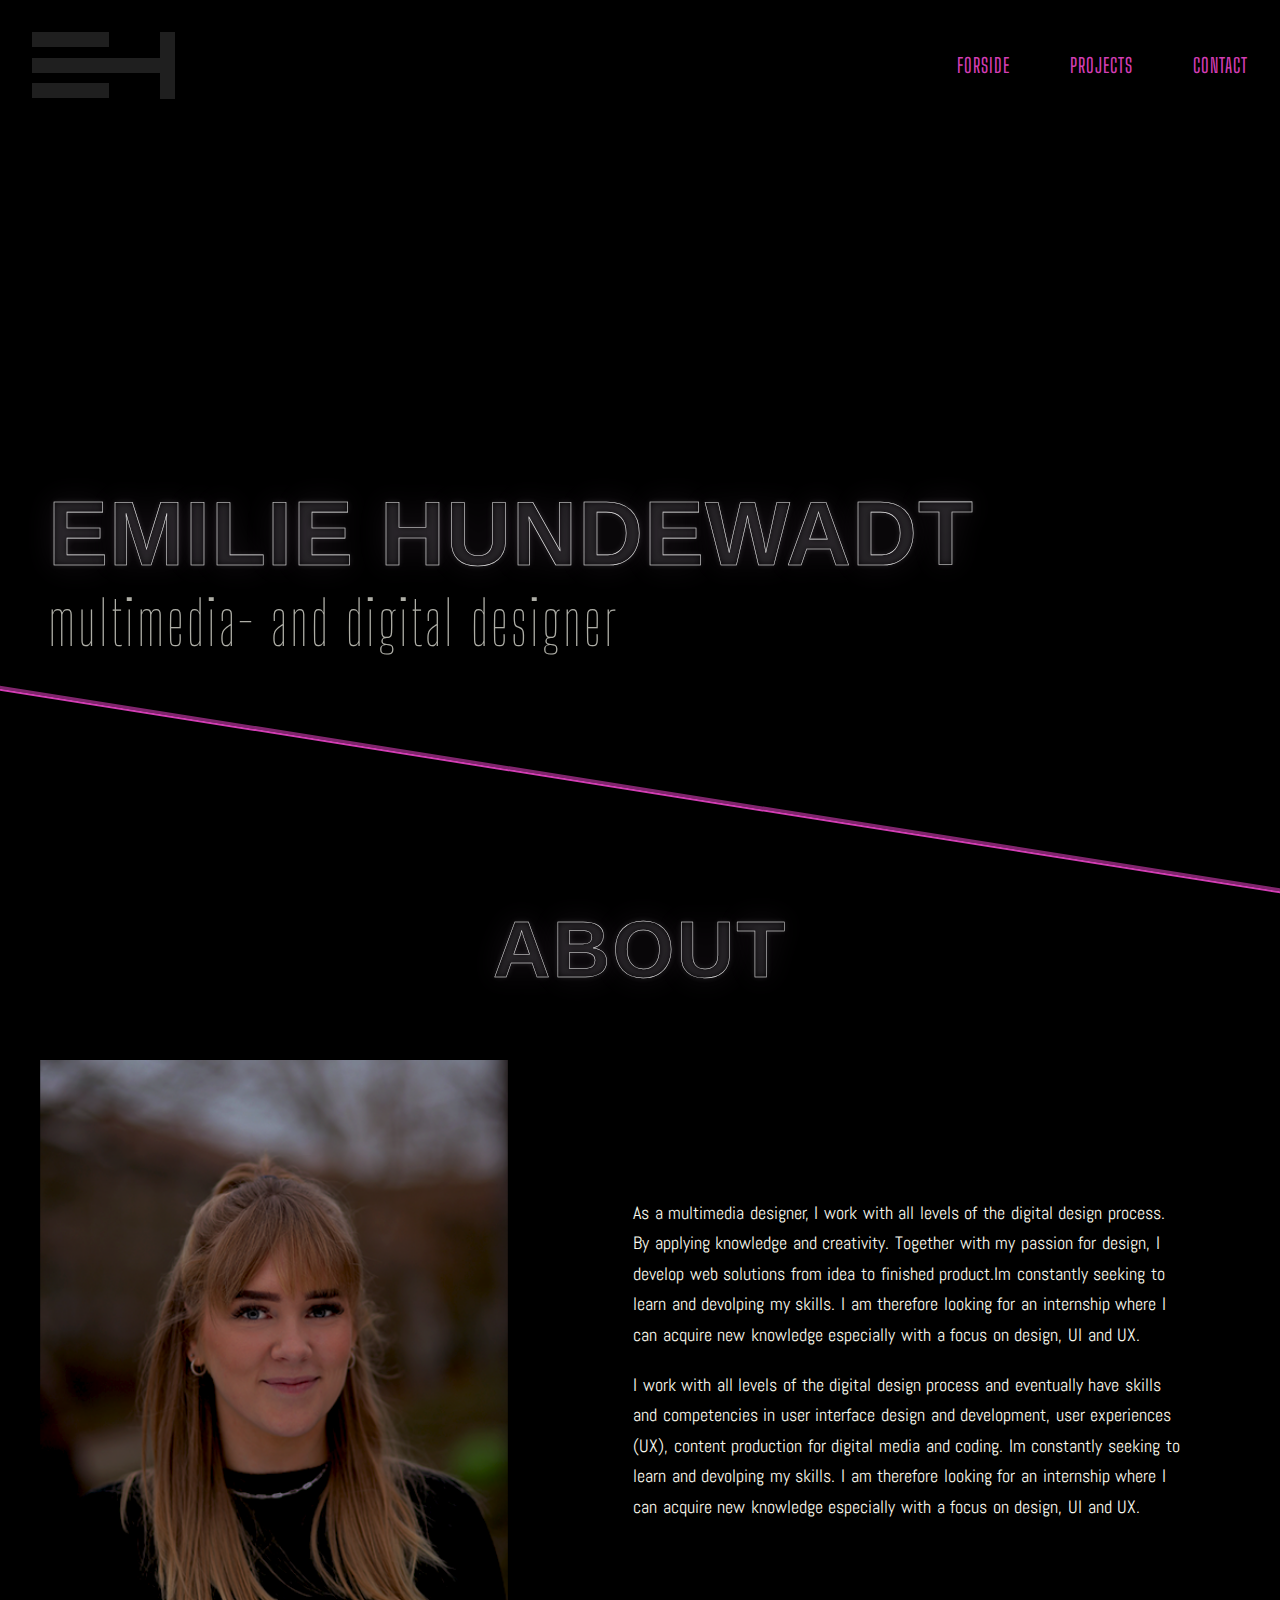
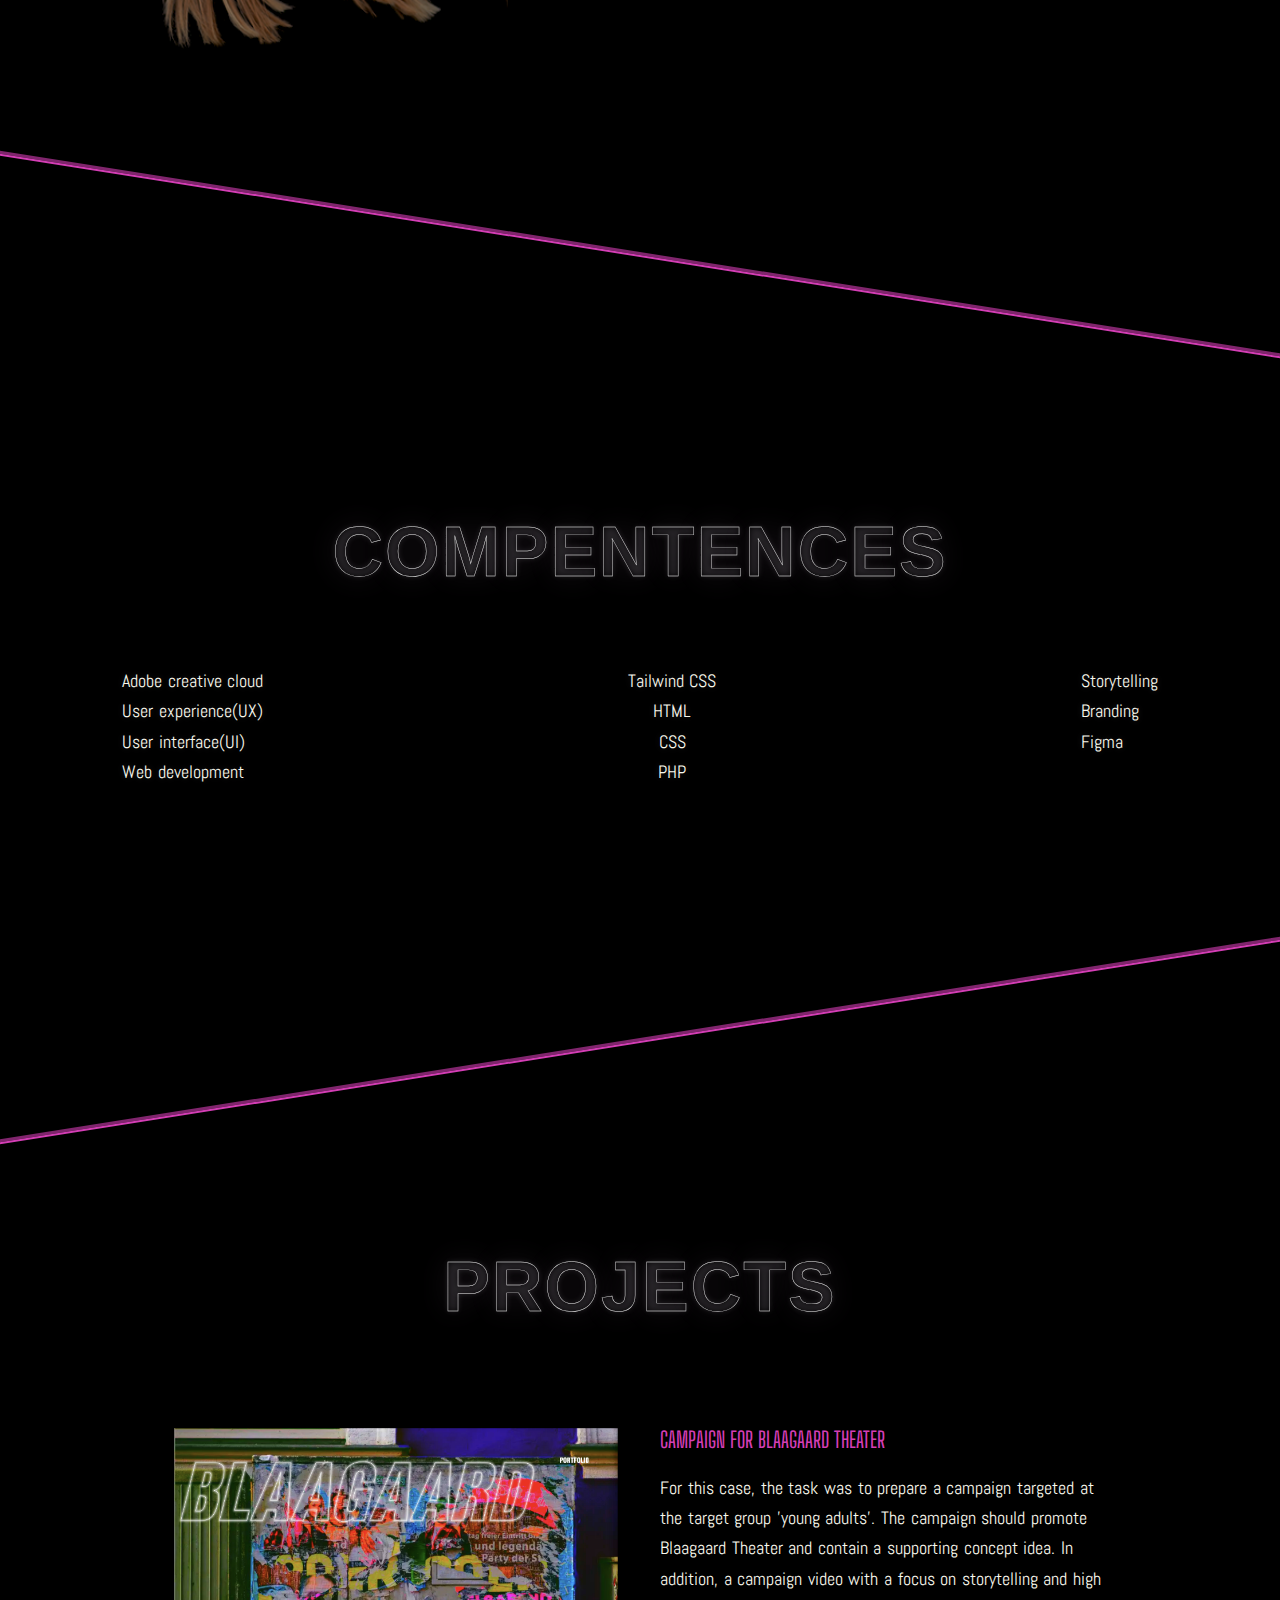
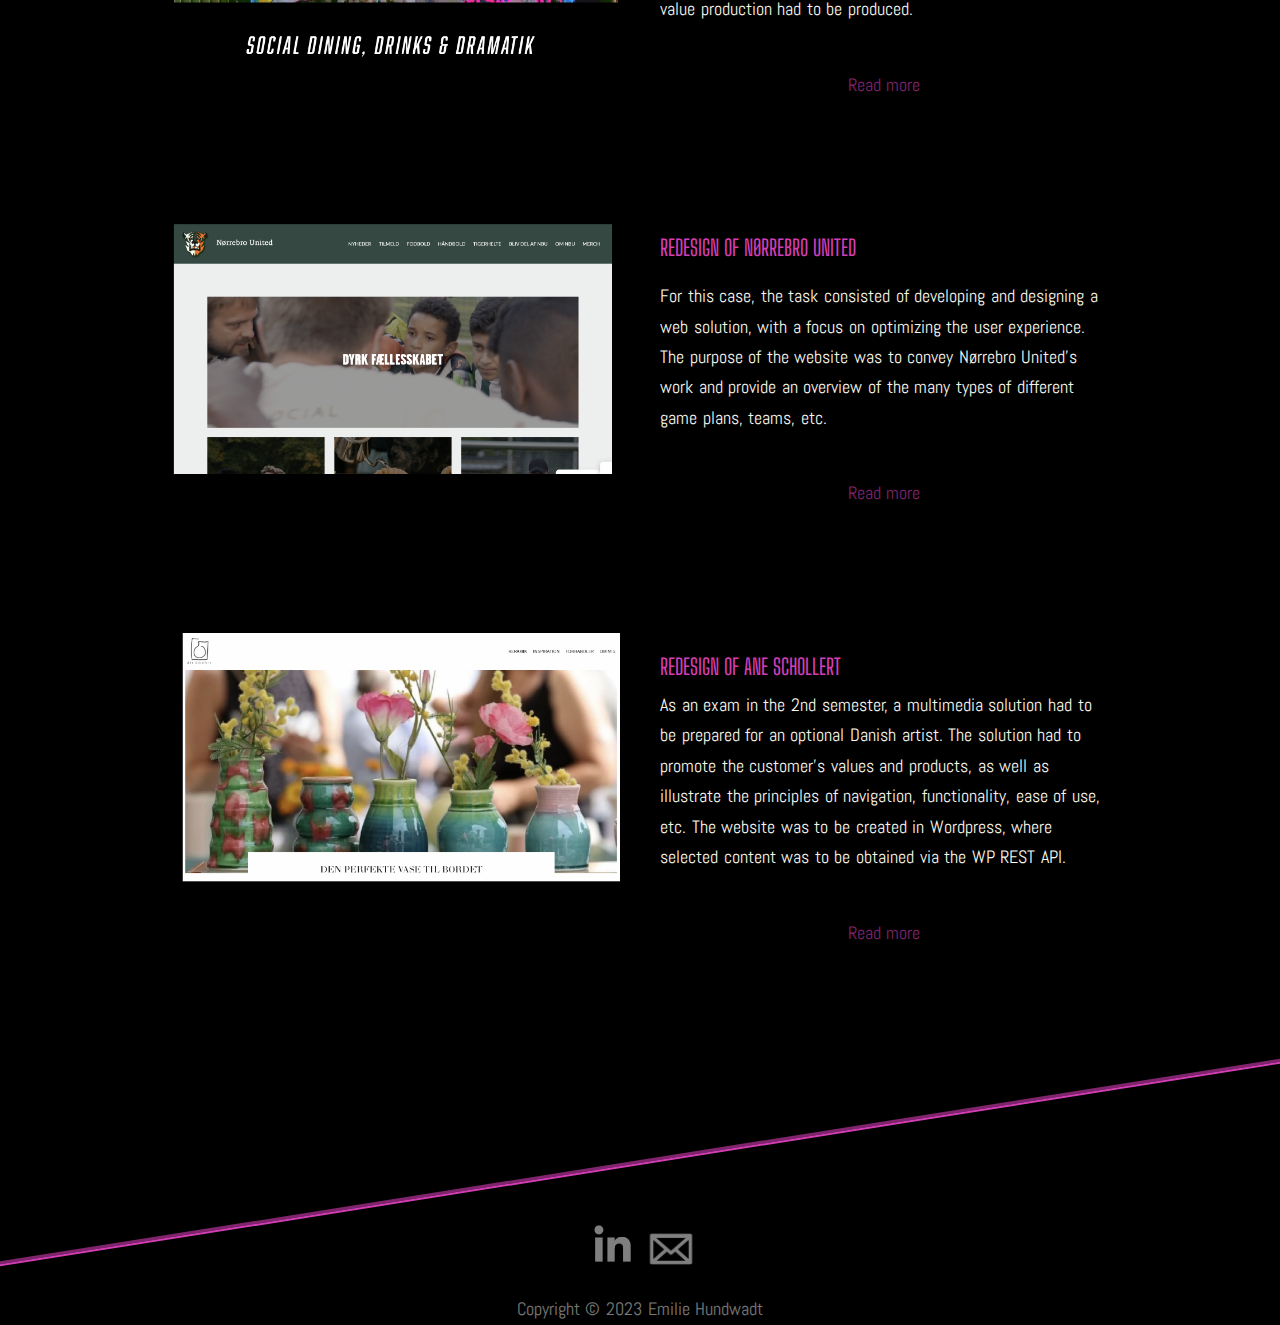
==== index.html @ 9c26807c "first commit" ====
<!DOCTYPE html>
<html lang="en">
  <head>
    <meta charset="UTF-8" />
    <link rel="icon" type="image/svg+xml" href="/vite.svg" />
    <meta name="viewport" content="width=device-width, initial-scale=1.0" />
    <title>kopi</title>
    <!-- font -->
    <link rel="preconnect" href="https://fonts.googleapis.com" />
    <link rel="preconnect" href="https://fonts.gstatic.com" crossorigin />
    <link href="https://fonts.googleapis.com/css2?family=Abel&display=swap" rel="stylesheet" />
    <link rel="preconnect" href="https://fonts.googleapis.com" />
    <link rel="preconnect" href="https://fonts.gstatic.com" crossorigin />
    <link href="https://fonts.googleapis.com/css2?family=Big+Shoulders+Display:wght@100;200;300;400;500;600;700;800;900&display=swap" rel="stylesheet" />
    <link rel="preconnect" href="https://fonts.googleapis.com" />
    <link rel="preconnect" href="https://fonts.gstatic.com" crossorigin />
    <link href="https://fonts.googleapis.com/css2?family=Big+Shoulders+Display:wght@500&display=swap" rel="stylesheet" />
    <!-- css -->
    <link rel="stylesheet" href="./index.css" />
    <link rel="stylesheet" href="./menu.css" />
    <link rel="stylesheet" href="./blinker.css" />
    <link rel="stylesheet" href="./projekter.css" />
  </head>
  <body>
    <div class="myHeader">
      <div class="grid_video">
        <div class="video_video">
          <div class="video">
            <video controls src="video/herogradient.mp4" autoplay muted loop controls="false"></video>
          </div>
        </div>
      </div>

      <header class="banner">
        <div class="logo">
          <a href="index.html">
            <img src="img/hvidlogo.png" alt="hjem knap" />
          </a>
        </div>

        <nav class="main-menu">
          <button class="toggle-btn">MENU</button>
          <ul>
            <li class="toggle_about"><a href="index.html">FORSIDE</a></li>
            <li class="toggle_projects"><a href="projekter.html">PROJECTS</a></li>
            <li class="toggle_contact"><a href="contact.html">CONTACT</a></li>
          </ul>
        </nav>
      </header>

      <div class="overskrift">
        <h1 class="neon-text navn">EMILIE HUNDEWADT</h1>
        <h4 class="underoverskrift">multimedia- and digital designer</h4>
      </div>
    </div>
    <main>
      <div class="border1"></div>

      <div class="neon-overskrift about">
        <h2>ABOUT</h2>
      </div>
      <div class="section1">
        <div class="mig">
          <img src="img/migfør.png" alt="profil" />
        </div>
        <div class="tekst1">
          <p>As a multimedia designer, I work with all levels of the digital design process. By applying knowledge and creativity. Together with my passion for design, I develop web solutions from idea to finished product.Im constantly seeking to learn and devolping my skills. I am therefore looking for an internship where I can acquire new knowledge especially with a focus on design, UI and UX.</p>
          <div class="down">
            <p>I work with all levels of the digital design process and eventually have skills and competencies in user interface design and development, user experiences (UX), content production for digital media and coding. Im constantly seeking to learn and devolping my skills. I am therefore looking for an internship where I can acquire new knowledge especially with a focus on design, UI and UX.</p>
          </div>
        </div>
      </div>
      <div class="border1"></div>

      <div class="section2">
        <div class="neon-overskrift competences">
          <h2>COMPENTENCES</h2>
        </div>
        <div class="col_com">
          <div>
            <ul>
              <li>
                <p>Adobe creative cloud</p>
              </li>
              <li>
                <p>User experience(UX)</p>
              </li>
              <li>
                <p>User interface(UI)</p>
              </li>

              <li>
                <p>Web development</p>
              </li>
            </ul>
          </div>
          <div class="midten">
            <ul>
              <li>
                <p>Tailwind CSS</p>
              </li>
              <li>
                <p>HTML</p>
              </li>
              <li>
                <p>CSS</p>
              </li>
              <li>
                <p>PHP</p>
              </li>
            </ul>
          </div>

          <div>
            <ul>
              <li>
                <p>Storytelling</p>
              </li>
              <li>
                <p>Branding</p>
              </li>
              <li>
                <p>Figma</p>
              </li>
            </ul>
          </div>
        </div>
      </div>

      <div class="border2"></div>
      <div class="projects">
        <div class="section3_overskrift neon-overskrift">
          <h2>PROJECTS</h2>
        </div>
        <div class="section3">
          <div class="bl">
            <img src="img/blaau.png" alt="blaagaard" />
          </div>
          <div class="col_tekst_bl">
            <h3>CAMPAIGN FOR BLAAGAARD THEATER</h3>
            <p>For this case, the task was to prepare a campaign targeted at the target group 'young adults'. The campaign should promote Blaagaard Theater and contain a supporting concept idea. In addition, a campaign video with a focus on storytelling and high value production had to be produced.</p>
            <div class="readmore">
              <a href="projekter.html">
                <p>Read more</p>
              </a>
            </div>
          </div>

          <div class="nb">
            <img src="img/nbu.png" alt="nb united" />
          </div>
          <div class="col_tekst_nb">
            <h3>REDESIGN OF NØRREBRO UNITED</h3>
            <p>For this case, the task consisted of developing and designing a web solution, with a focus on optimizing the user experience. The purpose of the website was to convey Nørrebro United's work and provide an overview of the many types of different game plans, teams, etc.</p>
            <div class="readmore">
              <a href="projekter.html">
                <p>Read more</p>
              </a>
            </div>
          </div>

          <div class="an">
            <a href="projekter.html">
              <img src="img/aneu.png" alt="ane schollert" />
            </a>
          </div>
          <div class="col_tekst_as">
            <h3>REDESIGN OF ANE SCHOLLERT</h3>
            <p>As an exam in the 2nd semester, a multimedia solution had to be prepared for an optional Danish artist. The solution had to promote the customer's values and products, as well as illustrate the principles of navigation, functionality, ease of use, etc. The website was to be created in Wordpress, where selected content was to be obtained via the WP REST API.</p>
            <div class="readmore">
              <a href="projekter.html">
                <p>Read more</p>
              </a>
            </div>
          </div>
        </div>
      </div>
      <div class="border2"></div>
    </main>

    <footer>
      <div class="footer_container">
        <div class="icons">
          <a class="icon1" href="https://www.linkedin.com/in/emilie-hundewadt/" target="_blank">
            <img src="img/in.png" alt="linkedin" />
          </a>
          <a class="icon2" href="mailto:mille.hundwadt@gmail.com" target="_blank">
            <img src="img/mail.png" alt="e-mail" />
          </a>
        </div>
        <p>Copyright © 2023 Emilie Hundwadt</p>
      </div>
    </footer>
    <script src="script.js"></script>
  </body>
</html>
---- index.css ----
* {
  all: unset;

  display: revert;

  cursor: revert;

  box-sizing: border-box;
}

/* generelt  */

body {
  background-color: #000;
}

ul {
  list-style-type: none;
}

h1 {
  -webkit-text-stroke-width: 0.006em;
  -webkit-text-stroke-color: rgba(255, 255, 255, 0.9);
  font-family: "Anton", sans-serif;
  font-weight: 900;
  gap: -10px;
  letter-spacing: 1px;
}

h2 {
  -webkit-text-stroke-width: 0.006em;
  -webkit-text-stroke-color: rgba(255, 255, 255, 0.9);
  font-family: "Anton", sans-serif;
  font-size: 50px;
  font-style: normal;
  font-weight: 900;
  letter-spacing: 2px;
}

/* h3 {
  font-size: 22px;
  color: #f8f8ed;
  font-weight: 500;
  letter-spacing: 1px;
  font-family: "Big Shoulders Text";
} */

h4 {
  font-family: "Big Shoulders Display", cursive;
  font-size: 20px;
  font-style: normal;
  font-variant: ekstralight;
  font-weight: 400;
}

h5 {
  font-family: "Big Shoulders Display", cursive;
  font-size: 22px;
  font-style: normal;
  font-variant: ekstralight;
  font-weight: 400;
}

p {
  font-family: "Abel", sans-serif;
  font-size: 1.1rem;
  font-style: normal;
  font-variant: normal;
  font-weight: 100;
  word-spacing: 0.1rem;
  line-height: 1.9rem;
}

a {
  font-family: "Abel", sans-serif;
  font-size: 1.1rem;
  font-style: normal;
  font-variant: normal;
  font-weight: 100;
  word-spacing: 0.1rem;
  line-height: 1.9rem;
}

/* hero */
.navn {
  text-shadow: 0 0 6px rgba(225, 223, 232, 0.142), 0 0 30px rgba(250, 191, 248, 0.1);
}

.myHeader {
  display: grid;
}

.grid_video {
  grid-area: 1 / 1 / span 2 / span 1;
}

.banner {
  grid-area: 1 / 1 / span 1 / span 1;
}

.overskrift {
  grid-area: 2 / 1 / span 1 / span 1;
}

video {
  width: 100%;
  height: auto;
  aspect-ratio: 16/9;
}

.video {
  width: 100%;
  height: auto;
  aspect-ratio: 16/9;
  display: grid;
  width: 100%;
  background-size: cover;
  grid-column: 1 / span 2;
  grid-row: 1/5;
}

video::-webkit-media-controls {
  display: none;
}

/* GENERELT IMG */

img {
  width: 100%;
}

img:hover {
  filter: saturate(3);
}

/* section1 */

.border1 {
  border-style: groove none none none;
  transform: skewY(9deg);
  border-color: #d43eb5;
  border-width: 5px;

  text-shadow: 0 0 6px rgba(43, 15, 156, 0.5), 0 0 30px rgba(255, 255, 255, 0.1);
}
.section1 {
  padding: 50px;
}

.about {
  text-shadow: 0 0 6px rgba(225, 223, 232, 0.142), 0 0 30px rgba(250, 191, 248, 0.1);
}
.section1 p {
  color: #f8f8ed;
}

/* section 2 */

.section2 {
  text-shadow: 0 0 6px rgba(225, 223, 232, 0.142), 0 0 30px rgba(250, 191, 248, 0.1);
}

.competences {
  display: flex;
  margin: auto;
  justify-content: center;
  padding: 15px;
}

.col_com {
  display: flex;
  grid-template-columns: 1fr 1fr 1fr;
  place-content: space-between;
  color: #f8f8ed;
  padding: 10px;
}

/* section 3 */

.projects {
  margin-bottom: 4rem;
}

.border2 {
  border-style: none none groove none;
  transform: skewY(-9deg);
  border-color: #d43eb5;
  border-width: 5px;
  text-shadow: 0 0 6px rgba(43, 15, 156, 0.5), 0 0 30px rgba(255, 255, 255, 0.1);
}

.section3_overskrift {
  text-shadow: 0 0 6px rgba(225, 223, 232, 0.142), 0 0 30px rgba(250, 191, 248, 0.1);
}

.section3 p {
  color: #f8f8ed;
}

/*footer*/
.footer_container {
  opacity: 50%;
  text-align: center;
  color: #edf0ec;
  margin-top: 3rem;
}

.icons {
  display: grid;
  grid-template-columns: 1fr 1fr;
  justify-content: center center;
  max-width: 100px;
  margin: auto;
  margin-top: 0px;
  margin-top: 20px;
}

.icon1 {
  padding-top: 8px;
  width: 5vh;
}

.icon2 {
  width: 8vh;
}

/* Mobilversion */
@media (max-width: 600px) {
  .hero {
    padding-bottom: 4rem;
  }

  .video {
    display: none;
  }

  .navn {
    font-size: 30px;
  }

  h3 {
    font-size: 22px;
    font-weight: 500;
    letter-spacing: 1px;
    font-family: "Big Shoulders Display", cursive;
  }

  .overskrift {
    margin-left: 2rem;
    margin-bottom: 5rem;
  }

  .navn {
    font-size: 30px;
  }

  .underoverskrift {
    font-size: 22px;
    color: #f8f8ed;
    font-weight: lighter;
    letter-spacing: 3px;
    opacity: 70%;
    font-family: "Big Shoulders Display", cursive;
    font-weight: 500;
  }

  /* SECTION 1 */

  .section1 {
    margin-top: 2rem;
  }

  .about h2 {
    display: flex;
    margin: auto;
    justify-content: center;
    padding-top: 2em;
    font-size: 40px;
  }

  .section1 img {
    display: flex;
    width: 50vh;
    margin: auto;
    padding-bottom: 3em;
  }

  .section1 p {
    padding-bottom: 3em;
  }

  /* SECTION 2 */

  .section2 {
    margin-top: 4rem;
    margin-bottom: 4rem;
    padding: 10px;
  }

  .competences h2 {
    padding-bottom: 3rem;
    font-size: 37px;
  }

  .midten {
    text-align: center;
  }
  /* SECTION 3 */
  .section3 {
    margin-bottom: 4rem;
    padding-left: 2rem;
    padding-right: 2rem;
  }

  .section3_overskrift h2 {
    display: flex;
    justify-content: center;
    font-size: 40px;
  }

  .col_tekst_bl h3 {
    margin-top: 10px;
    margin-bottom: 10px;
    color: #d43eb5;
    font-family: "Big Shoulders Display", cursive;
    font-weight: 500;
  }

  .col_tekst_bl {
    margin-top: 10px;
    margin-bottom: 4rem;
  }

  .col_tekst_nb h3 {
    margin-top: 10px;
    margin-bottom: 10px;
    color: #d43eb5;
    font-family: "Big Shoulders Display", cursive;
    font-weight: 500;
  }

  .col_tekst_nb {
    margin-top: 10px;
    margin-bottom: 4rem;
  }

  .col_tekst_as h3 {
    margin-top: 10px;
    margin-bottom: 10px;
    color: #d43eb5;
    font-family: "Big Shoulders Display", cursive;
    font-weight: 500;
  }

  .col_tekst_as {
    margin-top: 10px;
    margin-bottom: 4rem;
  }

  .readmore p {
    padding-top: 2em;
    text-align: center;
    color: #d43eb5;
    opacity: 60%;
  }
}

/* tablet lille*/
@media (min-width: 600px) {
  .hero {
    padding-bottom: 4rem;
  }

  .overskrift {
    margin: 5rem;
    margin-top: 20rem;
  }
  .navn {
    font-size: 55px;
  }

  .underoverskrift {
    font-size: 34.8px;
    color: #f8f8ed;
    font-weight: lighter;
    letter-spacing: 3px;
    opacity: 70%;
  }

  /* SECTION 1 */

  .section1 {
    margin-top: 2rem;
    margin-bottom: 4rem;
  }

  .about {
    display: flex;
    margin: auto;
    justify-content: center;
    margin-top: 4rem;
  }

  .section1 img {
    display: flex;
    width: 50vh;
    margin: auto;
    padding-bottom: 3em;
  }

  .readmore p {
    padding-top: 2em;
    text-align: center;
    color: #d43eb5;
    opacity: 60%;
  }

  /* SECTION 2 */

  .section2 {
    margin-top: 4rem;
    margin-bottom: 4rem;
    padding: 2rem;
  }

  .competences {
    padding-bottom: 4rem;
  }

  .midten {
    text-align: center;
  }

  /* SECTION 3 */

  .section3 {
    margin-bottom: 4rem;
    padding-left: 2rem;
    padding-right: 2rem;
    margin: auto;
    max-width: 600px;
  }

  .section3_overskrift {
    display: flex;
    justify-content: center;
    margin-top: 4rem;
    margin-bottom: 4rem;
  }

  .col_tekst_bl h3 {
    margin-bottom: 10px;
    color: #d43eb5;
    font-family: "Big Shoulders Display", cursive;
    font-weight: 500;
    font-size: 22px;
  }

  .col_tekst_bl {
    margin-bottom: 4rem;
  }

  .col_tekst_nb h3 {
    margin-bottom: 10px;
    color: #d43eb5;
    font-family: "Big Shoulders Display", cursive;
    font-weight: 500;
    font-size: 22px;
  }

  .col_tekst_nb {
    margin-bottom: 4rem;
  }

  .col_tekst_as h3 {
    margin-top: 10px;
    margin-bottom: 10px;
    color: #d43eb5;
    font-family: "Big Shoulders Display", cursive;
    font-weight: 500;
    font-size: 22px;
  }

  .col_tekst_as {
    margin-top: 10px;
    margin-bottom: 4rem;
  }
}

/* tablet stor*/
@media (min-width: 800px) {
  .hero {
    padding-bottom: 4rem;
  }

  .overskrift {
    margin: 5rem;
    margin-top: 20rem;
  }
  .navn {
    font-size: 60px;
  }

  .underoverskrift {
    font-size: 45.8px;
    color: #f8f8ed;
  }

  /* SECTION 1  */

  .about {
    display: flex;
    margin: auto;
    justify-content: center;
    padding-top: 5em;
  }

  .about h2 {
    font-size: 70px;
  }

  .section1 {
    display: grid;
    grid-template-columns: 1fr 1fr;
    gap: 50px;
    padding: 2rem;
  }

  .section1 img {
    width: 50vh;
  }

  .down p {
    padding-top: 20px;
  }

  .readmore {
    padding-top: 10px;
    padding-bottom: 20px;
    display: grid;
    grid-column-start: 2;
    justify-items: center;
  }

  /* SECTION 2 */

  .section2 {
    margin-top: 7rem;
    margin-bottom: 7rem;
    padding: 70px;
  }

  .competences h2 {
    font-size: 70px;
  }

  /* SECTION 3 */

  .section3_overskrift h2 {
    display: flex;
    margin: auto;
    justify-content: center;
    padding-bottom: 35px;
    font-size: 70px;
  }

  .section3 {
    display: grid;
    grid-template-columns: 1fr 1fr;
    gap: 40px;
    max-width: 950px;
  }

  .bl {
    grid-column-start: 1;
    padding-bottom: 4em;
  }

  .col_tekst_nb h3 {
    padding-bottom: 10px;
  }

  .nb {
    grid-column-start: 1;
    padding-bottom: 4em;
  }

  .col_tekst_nb {
    grid-column-start: 2;
  }

  .readmore3 p {
    text-align: center;
    padding-top: 50px;
    color: #d43eb5;
  }
}

/* desktop */
@media (min-width: 1150px) {
  .hero {
    padding-bottom: 10rem;
  }

  .overskrift {
    margin: 3rem;
    margin-top: 20rem;
    margin-bottom: 8em;
  }
  .navn {
    font-size: 90px;
  }

  .underoverskrift {
    font-size: 61px;
    color: #f8f8ed;
  }

  /* SECTION 1 */

  .about {
    display: flex;
    margin: auto;
    justify-content: center;
    padding-top: 7em;
  }

  .about h2 {
    font-size: 80px;
  }

  .section1 {
    display: grid;
    grid-template-columns: 1fr 1fr;

    padding-right: 6rem;
  }

  .tekst1 {
    display: grid;
    place-content: center center;
    margin-top: -6rem;
  }

  .section1 img {
    width: 60vh;
  }

  .down p {
    padding-top: 20px;
  }

  .readmore {
    padding-top: 10px;
    padding-bottom: 20px;
    display: grid;
    grid-column-start: 2;
    justify-items: center;
  }

  /* SECTION 2 */

  .section2 {
    margin-top: 8rem;
    margin-bottom: 8rem;
    padding: 7em;
  }

  /* SECTION 3 */

  .section3_overskrift h2 {
    display: flex;
    margin: auto;
    justify-content: center;
    padding-bottom: 35px;
    font-size: 70px;
    padding-top: 2em;
  }

  .section3 {
    display: grid;
    grid-template-columns: 1fr 1fr;
    gap: 40px;
    max-width: 1160px;
  }

  .bl {
    grid-column-start: 1;
    padding-bottom: 4em;
  }

  .col_tekst_bl h3 {
    padding-bottom: 10px;
    color: #d43eb5;
  }

  .col_tekst_nb h3 {
    padding-bottom: 10px;
    color: #d43eb5;
  }

  .nb {
    grid-column-start: 1;
    padding-bottom: 4em;
  }

  .as {
    position: absolute;
    grid-column-start: 1;
    order: -1;
  }

  .col_tekst_as h3 {
    grid-column-start: 2;
    color: #d43eb5;
  }
}
---- menu.css ----
.banner {
  display: flex;
  justify-content: space-between;
  align-items: center;
  flex-flow: wrap;
  margin: 2rem;
}

.nav_container {
  display: flex;
  justify-content: space-between;
  align-items: baseline;
  flex-flow: wrap;
}

.main-menu {
  display: flex;
  color: #d43eb5;
  font-family: "Big Shoulders Display", cursive;
  font-size: 20px;
  font-weight: 500;
}

.main-menu ul {
  list-style: none;
  padding: 0;
  display: flex;
  gap: 3em;
  letter-spacing: 0.1em;
  transition: background-color 0.5s ease;
}

.banner a {
  text-decoration: none;
  color: #d43eb5;
  font-weight: 500;
  font-family: "Big Shoulders Display", cursive;
  letter-spacing: 1px;
  font-size: 20px;
}

.main-menu a:hover {
  border-bottom: 2px solid #edf0ec;
}

.logo img {
  display: flex;
  opacity: 20%;
}

/* burgermenu */
.toggle-btn {
  background: transparent;
  border: none;
  min-width: 44px;
  min-height: 44px;
  font-size: 1.2rem;
  cursor: pointer;
  display: none; /* Skjul knappen som standard */
}

/*MOBIL*/

@media (max-width: 600px) {
  .banner {
    display: flex;
    justify-content: space-between;
    align-items: center;
    flex-flow: wrap;
    margin: 2rem;
  }

  .logo img {
    width: 15vh;
    height: auto;
  }

  .toggle-btn {
    display: block; /* Vis knappen, når viewporten maksimalt er 600px */
  }

  .main-menu {
    display: contents; /* Fjern ".main-menu"-boksen fra ligningen, når viewporten maksimalt er 600px, men behold børnene, så disse deltager i flex-kontekten */
  }

  .main-menu ul {
    display: none; /* Fjern menu-listen som standard */
  }
}

/*Tablet*/

@media (max-width: 1000px) {
  .banner {
    display: flex;
    justify-content: space-between;
    align-items: center;
    flex-flow: wrap;
    margin: 2rem;
  }
  .logo {
    width: 20vh;
    height: auto;
  }
  .toggle-btn {
    display: block; /* Vis knappen, når viewporten maksimalt er 600px */
    font-size: 24px;
  }

  .main-menu {
    display: contents; /* Fjern ".main-menu"-boksen fra ligningen, når viewporten maksimalt er 600px, men behold børnene, så disse deltager i flex-kontekten */
  }

  .main-menu ul {
    display: none; /* Fjern menu-listen som standard */
  }

  .main-menu.shown ul {
    /* Vis menu-listen, når klassen ".shown" er til stede */
    padding-top: 1rem;
    display: flex;
    flex: 1 1 100%;
    flex-flow: column;
    text-align: end;
  }
}
---- blinker.css ----
/* heading der blinker i neon */
.neon-overskrift,
.neon-text {
  position: relative;
  /* -webkit-text-stroke: 0.005em rgba(255, 255, 255, 0.9); */
  color: transparent;
  animation: neon 4s infinite;
}
.neon-text::after {
  content: attr(data-text);
  position: absolute;
  left: 0;
  top: 0px;
  -webkit-text-stroke: 0.03em rgba(255, 255, 255, 0.6);
  filter: blur(0.02em);
  pointer-events: none;
}

.neon-text::after {
  content: attr(data-text);
  position: absolute;
  left: 0;
  top: 0px;
  -webkit-text-stroke: 0.03em rgba(255, 255, 255, 0.6);
  filter: blur(0.01em);
  pointer-events: none;
}

@keyframes neon {
  0% {
    opacity: 1;
  }
  8% {
    opacity: 1;
  }
  10% {
    opacity: 0.8;
  }
  11% {
    opacity: 1;
  }
  16% {
    opacity: 1;
  }
  17% {
    opacity: 0.8;
  }
  18% {
    opacity: 1;
  }
  30% {
    opacity: 1;
  }
  31% {
    opacity: 0.92;
  }
  33% {
    opacity: 1;
  }
  41% {
    opacity: 1;
  }
  42% {
    opacity: 0.7;
  }
  44% {
    opacity: 1;
  }
  71% {
    opacity: 1;
  }
  72% {
    opacity: 0.7;
  }
  73% {
    opacity: 1;
  }
  89% {
    opacity: 1;
  }
  91% {
    opacity: 0.92;
  }
  92% {
    opacity: 1;
  }
  100% {
    opacity: 1;
  }
}

@keyframes neonOn {
  0% {
    opacity: 0;
  }
  1% {
    opacity: 1;
  }
  2% {
    opacity: 0;
  }
  5% {
    opacity: 1;
  }
  6% {
    opacity: 0;
  }
  7% {
    opacity: 1;
  }
  9% {
    opacity: 1;
  }
  10% {
    opacity: 0.8;
  }
  12% {
    opacity: 1;
  }
  71% {
    opacity: 1;
  }
  72% {
    opacity: 0.96;
  }
  73% {
    opacity: 1;
  }
  100% {
    opacity: 1;
  }
}

.heading--mg {
  line-height: 0.78947368em;
  text-transform: uppercase;
}
---- projekter.css ----
/* Mobilversion */
@media (max-width: 600px) {
  .banner {
    margin-bottom: 4rem;
  }

  /* SECTION 3 */
  .section3 {
    margin-bottom: 4rem;
    padding-left: 2rem;
    padding-right: 2rem;
    max-width: 450px;
    margin: auto;
  }

  .projekt_overskrift h3 {
    margin-top: 10px;
    margin-bottom: 10px;
    color: #d43eb5;
    padding-left: 2rem;
    max-width: 450px;
    margin: auto;
    font-family: "Big Shoulders Display", cursive;
    font-weight: 500;
  }

  .section3_overskrift {
    display: flex;
    justify-content: center;
    padding-bottom: 4rem;
    margin-top: 4rem;
  }

  .blimg {
    display: flex;
    margin: auto;
    width: 60vh;
    margin-bottom: 2rem;
  }

  .nbimg {
    display: flex;
    margin: auto;
    width: 60vh;
    margin-bottom: 2rem;
    margin-top: 5rem;
  }

  .animg {
    display: flex;
    margin: auto;
    width: 60vh;
    margin-bottom: 2rem;
    margin-top: 5rem;
  }

  .col_tekst_bl h3 {
    margin-top: 10px;
    margin-bottom: 10px;
    color: #d43eb5;
  }

  .col_tekst_bl {
    margin-top: 10px;
    margin-bottom: 4rem;
  }

  .col_tekst_nb h3 {
    margin-top: 10px;
    margin-bottom: 10px;
    color: #d43eb5;
  }

  .col_tekst_nb {
    margin-top: 10px;
    margin-bottom: 4rem;
  }

  .col_tekst_as h3 {
    margin-top: 10px;
    margin-bottom: 10px;
    color: #d43eb5;
  }

  .col_tekst_as {
    margin-top: 10px;
    margin-bottom: 4rem;
  }

  .se_her {
    margin-bottom: 10px;
    color: #fff;
    text-align: center;
    margin-top: 2rem;
    margin-bottom: 2rem;
    opacity: 50%;
  }
}

/* lille tablet */
@media (min-width: 600px) {
  .banner {
    margin-bottom: 4rem;
  }
  /* SECTION 3 */
  .section3 {
    margin-bottom: 4rem;
    padding-left: 2rem;
    padding-right: 2rem;
    max-width: 700px;
    margin: auto;
  }

  .projekt_overskrift h3 {
    margin-top: 10px;
    margin-bottom: 10px;
    color: #d43eb5;
    padding-left: 2rem;
    max-width: 700px;
    margin: auto;
  }

  .section3_overskrift {
    display: flex;
    justify-content: center;

    margin-bottom: 4rem;
  }

  .blimg {
    display: flex;
    margin: auto;
    width: 80vh;
    margin-bottom: 2rem;
  }

  .nbimg {
    display: flex;
    margin: auto;
    width: 80vh;
    margin-bottom: 2rem;
    margin-top: 5rem;
  }

  .animg {
    display: flex;
    margin: auto;
    width: 80vh;
    margin-bottom: 2rem;
    margin-top: 5rem;
  }

  .col_tekst_nb {
    margin-top: 10px;
    margin-bottom: 4rem;
  }

  .col_tekst_as h3 {
    margin-top: 10px;
    margin-bottom: 10px;
    color: #d43eb5;
  }

  .col_tekst_as {
    margin-top: 10px;
    margin-bottom: 4rem;
  }

  .se_her {
    margin-bottom: 10px;
    color: #fff;
    text-align: center;
    margin-bottom: 2rem;
    margin-top: 2rem;
    opacity: 50%;
  }
}

/* tablet stor*/
@media (min-width: 800px) {
  /* SECTION 3 */

  .blimg {
    display: flex;
    margin: auto;
    width: 100vh;
    margin-bottom: 2rem;
  }

  .nbimg {
    display: flex;
    margin: auto;
    width: 100vh;
    margin-bottom: 2rem;
    margin-top: 5rem;
  }

  .animg {
    display: flex;
    margin: auto;
    width: 100vh;
    margin-bottom: 2rem;
    margin-top: 5rem;
  }

  .projekt_overskrift h3 {
    color: #d43eb5;
    text-align: center;
    margin-bottom: 2rem;
    font-size: 30px;
    font-family: "Big Shoulders Display", cursive;
    font-weight: 500;
  }

  .se_her {
    margin-bottom: 10px;
    color: #fff;
    text-align: center;
    margin-bottom: 2rem;
    margin-top: 2rem;
    opacity: 50%;
  }

  .section3 {
    display: grid;
    grid-template-columns: 1fr 1fr;
    gap: 40px;
    max-width: 1000px;
    margin: auto;
  }

  .border2 {
    margin-top: 8rem;
  }
}

/* desktop*/
@media (min-width: 800px) {
  /* SECTION 3 */

  .blimg {
    display: flex;
    margin: auto;
    width: 100vh;
    margin-bottom: 2rem;
  }

  .nbimg {
    display: flex;
    margin: auto;
    width: 100vh;
    margin-bottom: 2rem;
    margin-top: 5rem;
  }

  .animg {
    display: flex;
    margin: auto;
    width: 100vh;
    margin-bottom: 2rem;
    margin-top: 5rem;
  }

  .projekt_overskrift h3 {
    margin-top: 10px;
    color: #d43eb5;
    text-align: center;
    margin-bottom: 2rem;
  }

  .se_her {
    margin-bottom: 10px;
    color: #fff;
    text-align: center;
    margin-bottom: 2rem;
    opacity: 50%;
  }

  .section3 {
    display: grid;
    grid-template-columns: 1fr 1fr;
    gap: 40px;
    max-width: 1000px;
    margin: auto;
  }

  .border2 {
    margin-top: 8rem;
  }
}
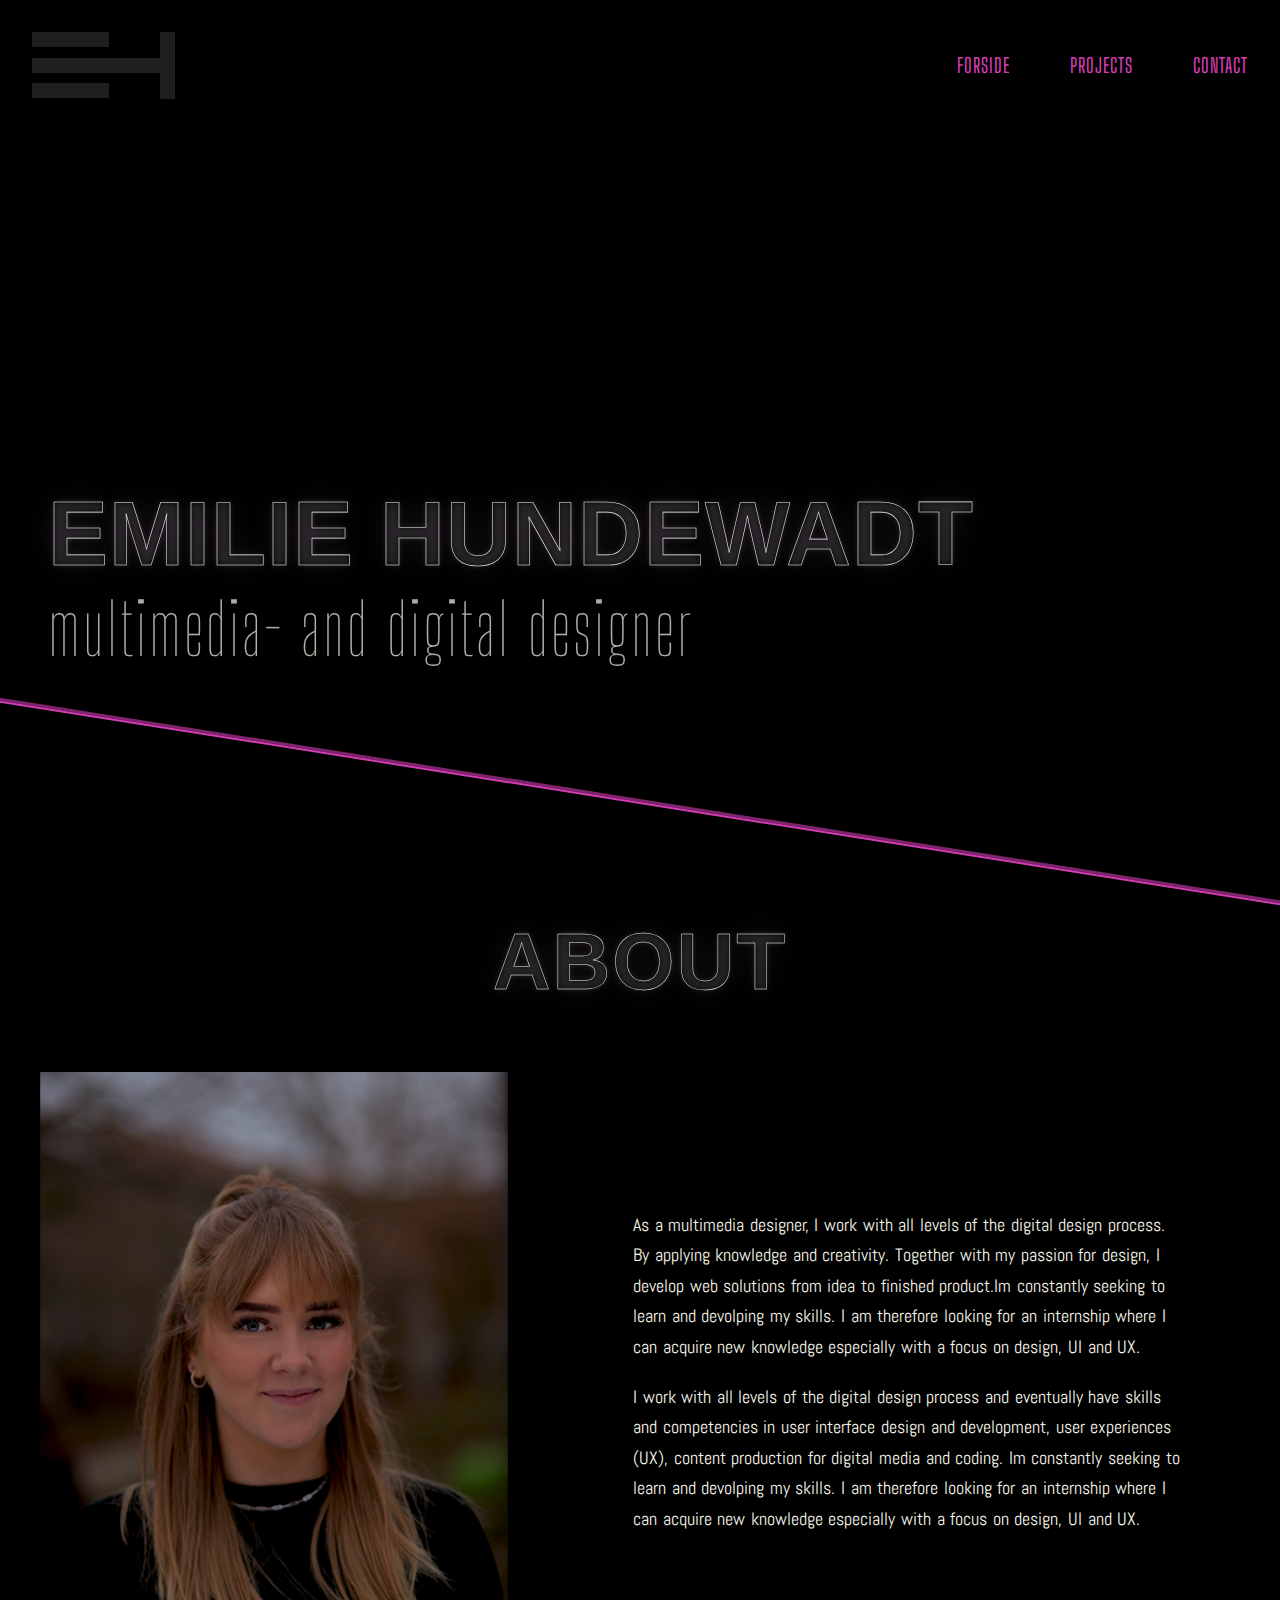
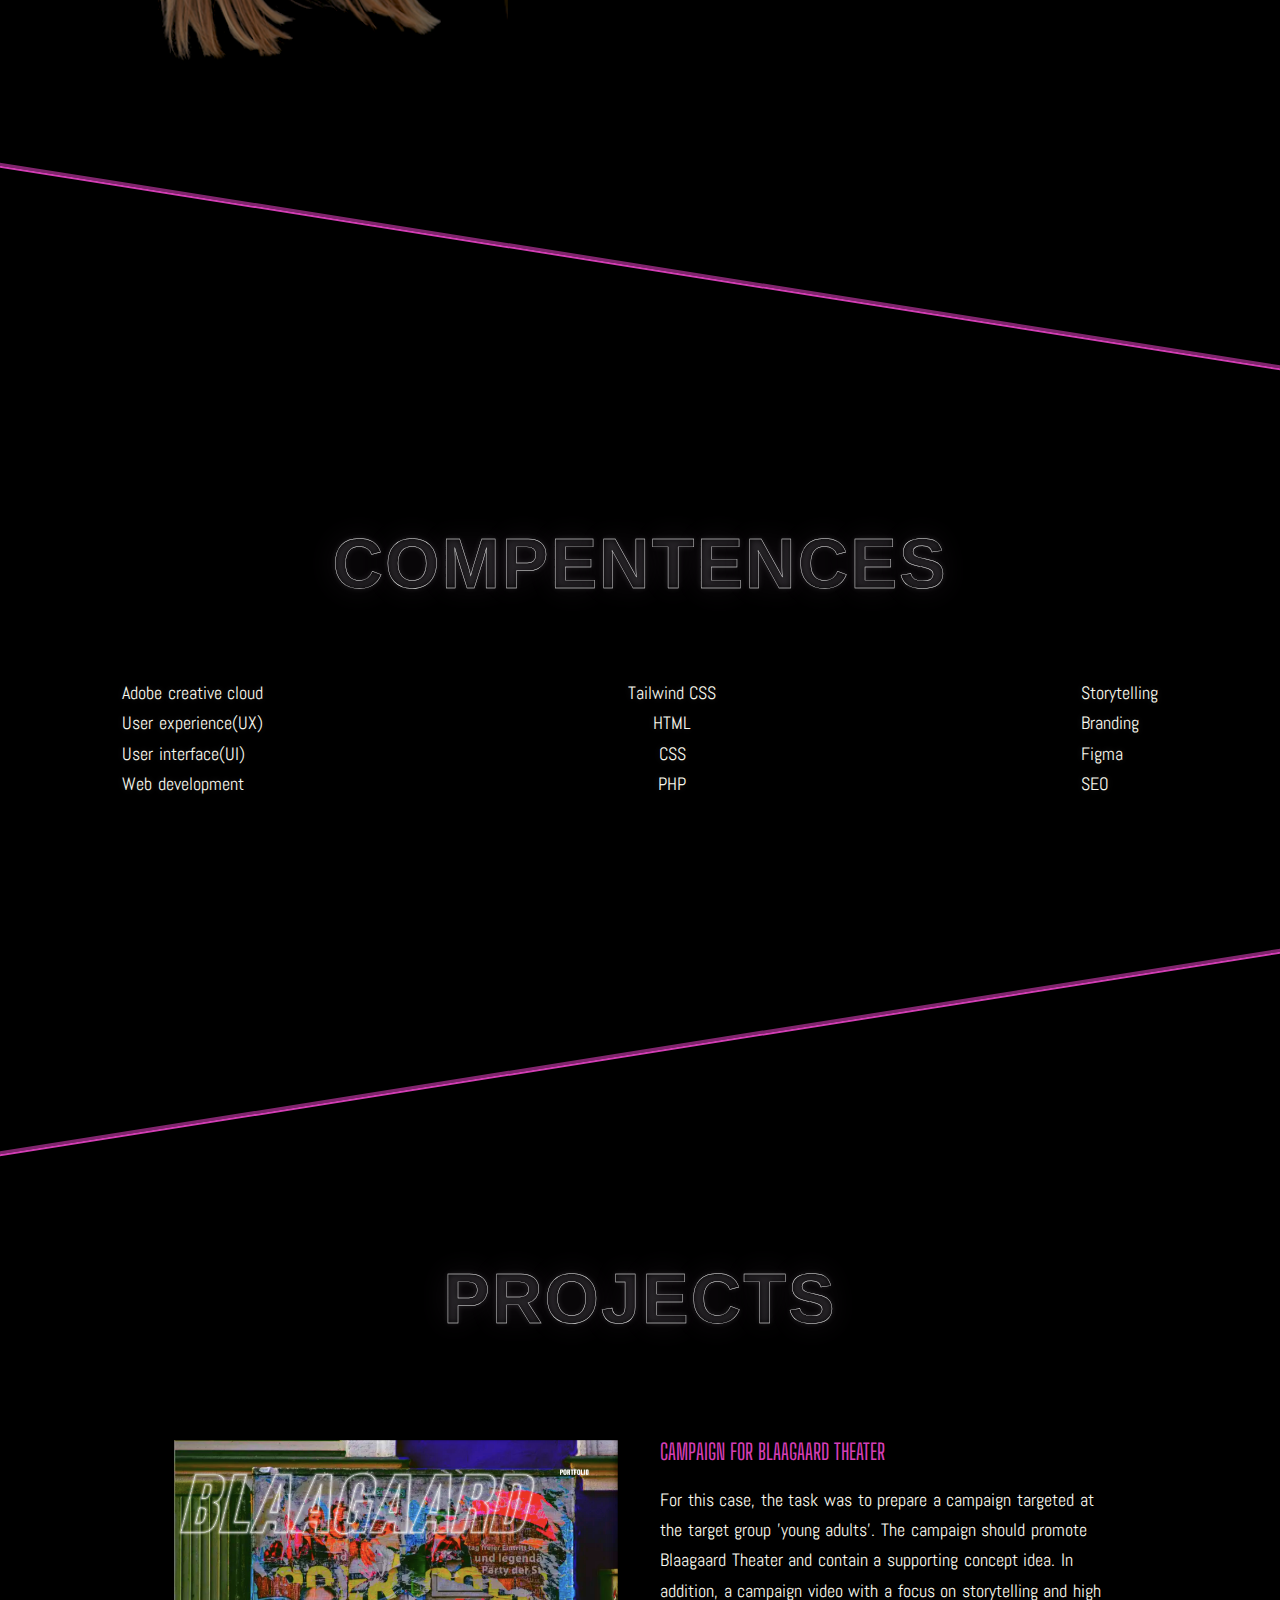
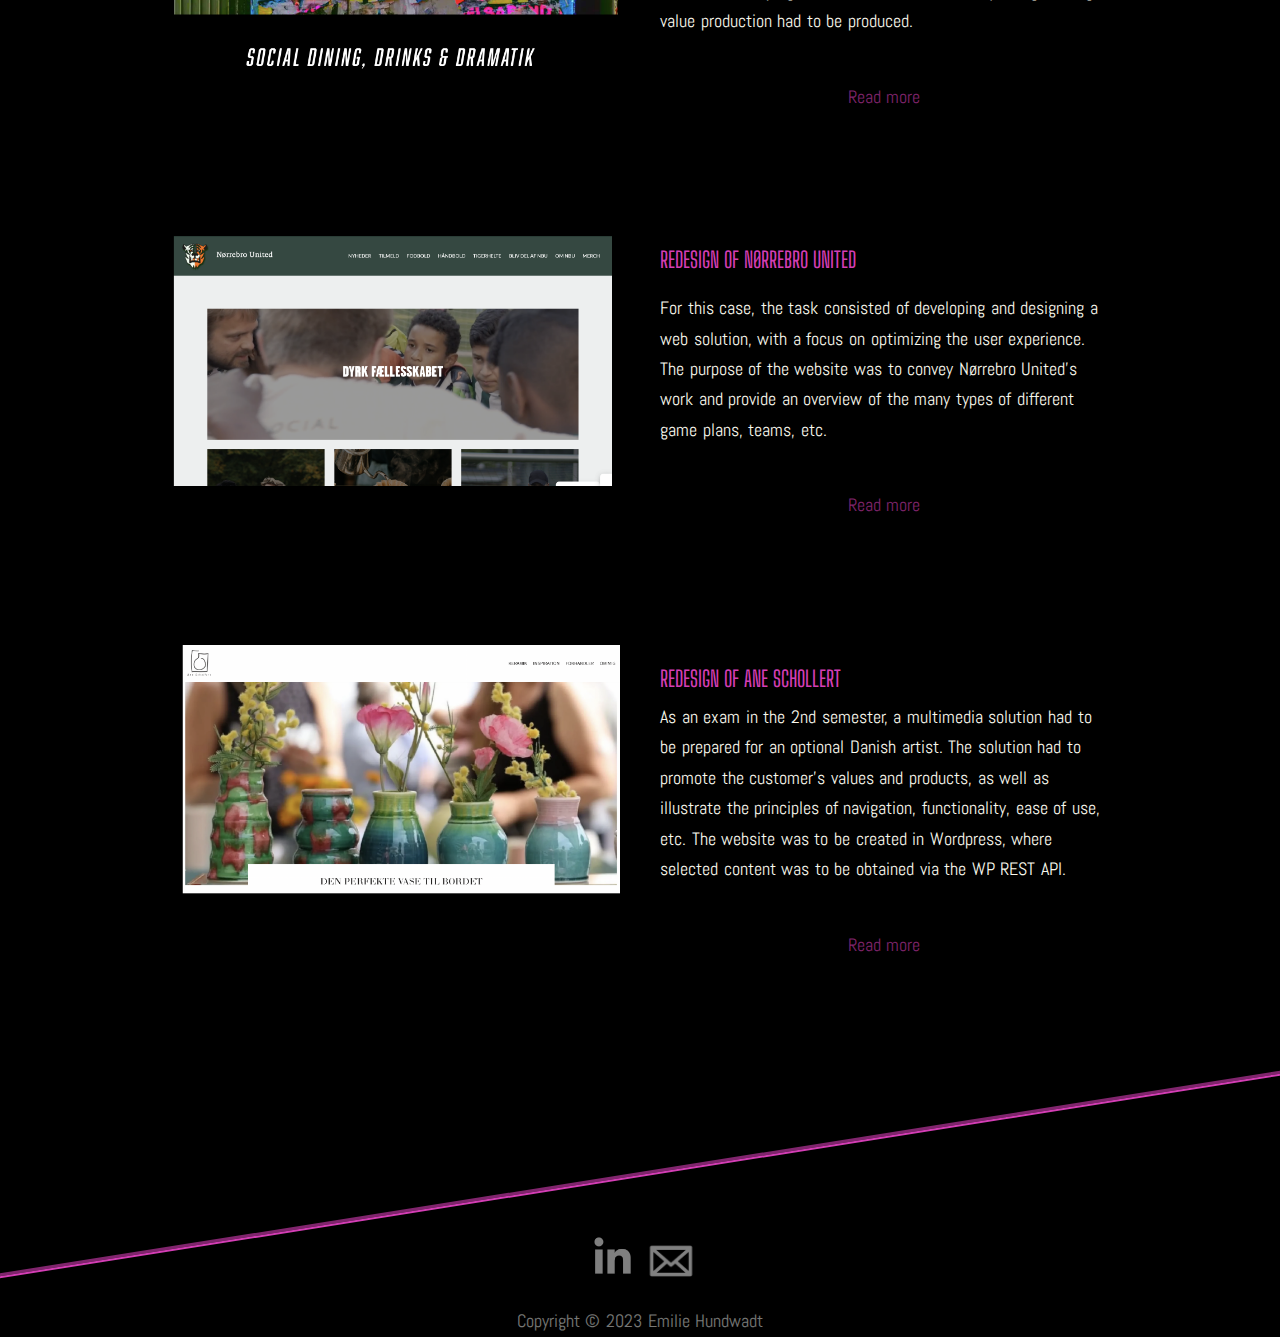
==== commit 0bfd06bf: "sidste rettelser" ====
--- a/index.html
+++ b/index.html
@@ -122,6 +122,9 @@
               <li>
                 <p>Figma</p>
               </li>
+              <li>
+                <p>SEO</p>
+              </li>
             </ul>
           </div>
         </div>
--- a/index.css
+++ b/index.css
@@ -261,7 +261,6 @@
     letter-spacing: 3px;
     opacity: 70%;
     font-family: "Big Shoulders Display", cursive;
-    font-weight: 500;
   }
 
   /* SECTION 1 */
@@ -380,7 +379,7 @@
   }
 
   .underoverskrift {
-    font-size: 34.8px;
+    font-size: 39.8px;
     color: #f8f8ed;
     font-weight: lighter;
     letter-spacing: 3px;
@@ -502,7 +501,7 @@
   }
 
   .underoverskrift {
-    font-size: 45.8px;
+    font-size: 44px;
     color: #f8f8ed;
   }
 
@@ -612,7 +611,7 @@
   }
 
   .underoverskrift {
-    font-size: 61px;
+    font-size: 71px;
     color: #f8f8ed;
   }
 
